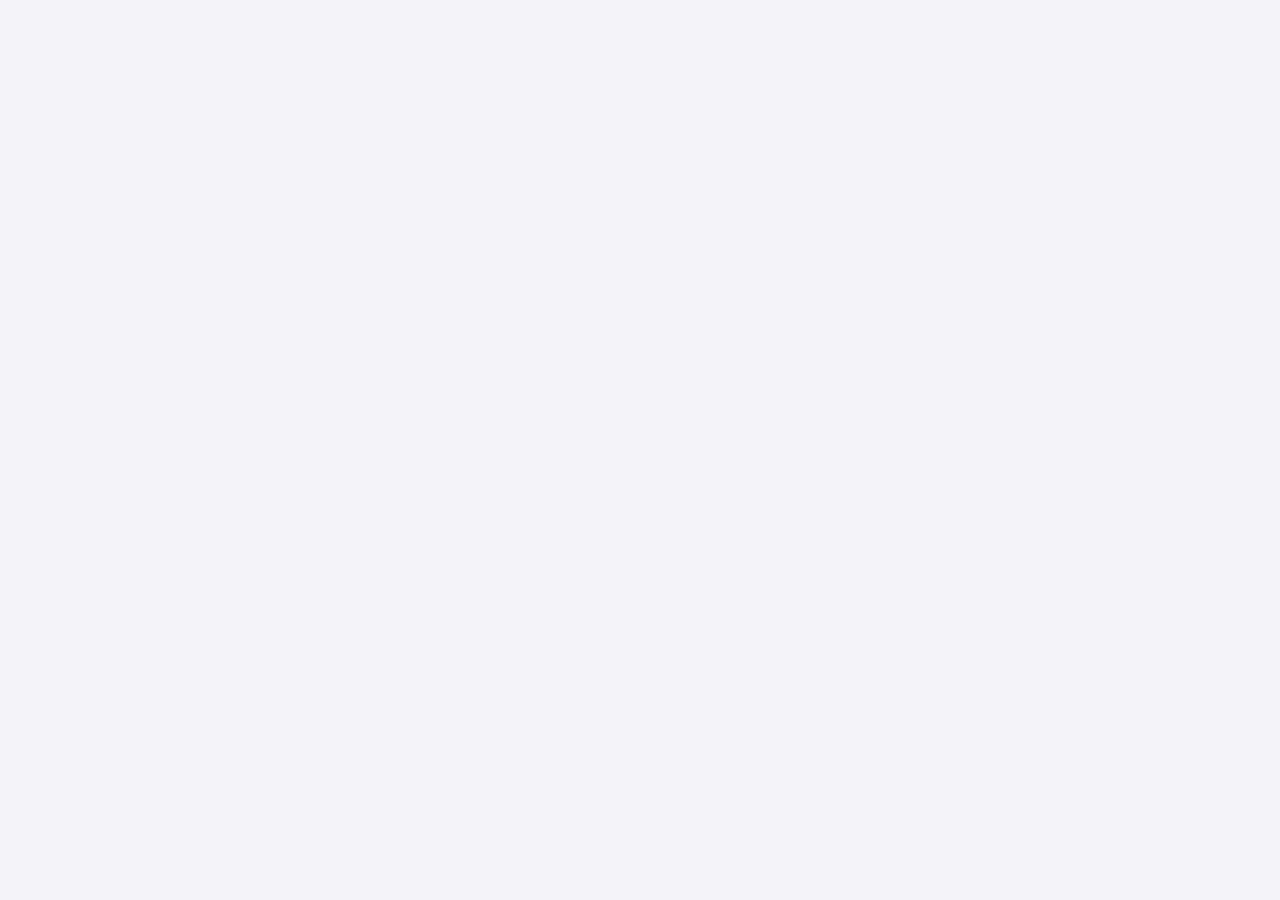
==== Admin/index.html @ e09b3514 "Add files via upload 2 things change" ====
<!doctype html>
<html lang="en" data-theme="light" data-accent="ube">
<head>
  <meta charset="UTF-8">
  <meta name="viewport" content="width=device-width, initial-scale=1, viewport-fit=cover">
  <title>Pickago Canteen Portal</title>
  <link rel="preconnect" href="https://fonts.googleapis.com">
  <link rel="preconnect" href="https://fonts.gstatic.com" crossorigin>
  <link href="https://fonts.googleapis.com/css2?family=Bricolage+Grotesque:wght@600;800&family=DM+Sans:wght@400;500;700&display=swap" rel="stylesheet">
  <link rel="icon" type="image/png" href="pickago_Logo.png">
  <link rel="apple-touch-icon" href="pickago_Logo.png">
  <link rel="stylesheet" href="styles.css">
</head>
<body>
  <div id="app"></div>
  <div id="toasts" class="toasts" aria-live="polite"></div>
  <div id="modal-root"></div>

  <!-- Load order matters: data -> helpers -> pages -> app -->
  <script src="lightrays.js"></script>
  <script src="store.js"></script>
  <script src="ui.js"></script>
  <script src="pages.js"></script>
  <script src="app.js"></script>
</body>
</html>
---- Admin/styles.css ----
/* TOKENS   */
:root {
  --bg: #f4f3f9;
  --surface: #ffffff;
  --surface-2: #faf9fd;
  --ink: #1c1530;
  --mute: #675f7c;
  --line: #e2dfec;

  --brand: #4b2e83;          /* ube */
  --brand-ink: #ffffff;
  --accent: #ffd23f;         /* calamansi */
  --accent-ink: #2a2100;

  /* Stock colours: solid fills so they read from across the counter */
  --ok-bg: #d3f3de;   --ok-ink: #0a5b2b;
  --low-bg: #ffb703;  --low-ink: #2b1c00;
  --out-bg: #d92d20;  --out-ink: #ffffff;

  --pending-bg: #ffe9a8; --pending-ink: #5c4300;
  --ready-bg: #cdeafe;   --ready-ink: #0b4a75;
  --done-bg: #e6e3ef;    --done-ink: #4a435c;

  --radius: 14px;
  --font-body: "DM Sans", system-ui, -apple-system, "Segoe UI", sans-serif;
  --font-head: "Bricolage Grotesque", "DM Sans", system-ui, sans-serif;
  font-size: 16px;
}

[data-theme="dark"] {
  --bg: #120e1f;
  --surface: #1c1730;
  --surface-2: #231d3b;
  --ink: #f1eefb;
  --mute: #a69fc0;
  --line: #322a50;
  --ok-bg: #14572f;      --ok-ink: #bdf6d0;
  --pending-bg: #5c4300; --pending-ink: #ffe9a8;
  --ready-bg: #0b3b5e;   --ready-ink: #bfe4ff;
  --done-bg: #322a50;    --done-ink: #cfc8e6;
}

[data-accent="teal"]   { --brand: #0f6b66; }
[data-accent="tomato"] { --brand: #b8341f; }
[data-accent="forest"] { --brand: #1f6b3a; }
[data-size="large"]    { font-size: 18px; }

/* BASE  */
*, *::before, *::after { box-sizing: border-box; }
body {
  margin: 0;
  font-family: var(--font-body);
  background: var(--bg);
  color: var(--ink);
  line-height: 1.45;
  -webkit-tap-highlight-color: transparent;
}
h1, h2, h3 { font-family: var(--font-head); letter-spacing: -0.02em; margin: 0; line-height: 1.15; }
h2 { font-size: 1.15rem; }
p { margin: 0; }
button, input, select, textarea { font: inherit; color: inherit; }
button { cursor: pointer; }
img { max-width: 100%; display: block; }
.mute { color: var(--mute); }
.hidden, [hidden] { display: none !important; }
:focus-visible { outline: 3px solid var(--accent); outline-offset: 2px; }
.sr { position: absolute; width: 1px; height: 1px; overflow: hidden; clip: rect(0 0 0 0); }
svg.i { width: 1.15em; height: 1.15em; fill: none; stroke: currentColor; stroke-width: 2; stroke-linecap: round; stroke-linejoin: round; flex: none; }

/* SHELL */
.shell { display: grid; grid-template-columns: 232px 1fr; min-height: 100vh; }

.rail {
  background: var(--brand);
  color: #fff;
  padding: 1.25rem 1rem;
  position: sticky; top: 0; height: 100vh;
  display: flex; flex-direction: column; gap: 1.75rem;
}
.brand { display: flex; align-items: center; gap: .65rem; font-family: var(--font-head); font-weight: 800; font-size: 1.35rem; padding: 0 .4rem; }
.mark {
  width: 38px; height: 38px; border-radius: 50% 50% 50% 12px;
  background: var(--accent); color: var(--accent-ink);
  display: grid; place-items: center; font-weight: 800; font-size: 1.2rem;
}
.logo { width: 42px; height: 42px; border-radius: 50%; object-fit: cover; flex: none; display: block; }
.logo-lg { width: 150px; height: 150px; position: relative; z-index: 1; box-shadow: 0 6px 24px rgba(0,0,0,.25); }
.rail nav { display: grid; gap: .25rem; }
.nav-btn {
  display: flex; align-items: center; gap: .7rem;
  border: 0; background: transparent; color: rgba(255,255,255,.82);
  padding: .75rem .85rem; border-radius: 12px; font-weight: 600; text-align: left;
}
.nav-btn:hover { background: rgba(255,255,255,.12); color: #fff; }
.nav-btn[aria-current="page"] { background: var(--accent); color: var(--accent-ink); }
.rail-foot { margin-top: auto; font-size: .8rem; color: rgba(255,255,255,.65); padding: 0 .4rem; }

.main { min-width: 0; }
.top {
  display: flex; justify-content: space-between; align-items: center; gap: 1rem;
  padding: 1.1rem 2rem; background: var(--surface); border-bottom: 1px solid var(--line);
  position: sticky; top: 0; z-index: 5;
}
.top h1 { font-size: 1.5rem; }
.me { display: flex; align-items: center; gap: .6rem; border: 0; background: transparent; font-weight: 600; padding: .2rem; border-radius: 999px; }
.avatar {
  width: 38px; height: 38px; border-radius: 50%; background: var(--accent); color: var(--accent-ink);
  display: grid; place-items: center; font-weight: 800; overflow: hidden; flex: none;
}
.avatar img { width: 100%; height: 100%; object-fit: cover; }
.avatar.xl { width: 84px; height: 84px; font-size: 2rem; }

.content { padding: 1.75rem 2rem 3rem; max-width: 1320px; }
.tabbar { display: none; }

/* COMPONENTS */
.btn {
  display: inline-flex; align-items: center; justify-content: center; gap: .45rem;
  min-height: 42px; padding: .55rem 1rem; border-radius: 12px;
  border: 1.5px solid var(--line); background: var(--surface); font-weight: 700;
}
.btn:hover { border-color: var(--brand); }
.btn-primary { background: var(--brand); border-color: var(--brand); color: var(--brand-ink); }
.btn-primary:hover { filter: brightness(1.12); }
.btn-danger { color: var(--out-bg); border-color: color-mix(in srgb, var(--out-bg) 35%, var(--line)); }
.btn-danger-solid { background: var(--out-bg); border-color: var(--out-bg); color: #fff; }
.btn-icon { width: 42px; padding: 0; }
.btn-sm { min-height: 36px; padding: .3rem .7rem; font-size: .88rem; }
.btn-block { width: 100%; }

.field { display: grid; gap: .35rem; margin-bottom: 1rem; }
.field > span { font-weight: 700; font-size: .85rem; }
.field small { color: var(--mute); }
.input, .field input, .field select, .field textarea, .search input, .select {
  width: 100%; min-height: 44px; padding: .6rem .8rem;
  border: 1.5px solid var(--line); border-radius: 12px; background: var(--surface); font-size: 1rem;
}
.field input:focus, .field select:focus, .field textarea:focus, .search input:focus { border-color: var(--brand); outline: none; box-shadow: 0 0 0 3px color-mix(in srgb, var(--brand) 25%, transparent); }
.field input[readonly] { background: var(--surface-2); color: var(--mute); }
.row { display: grid; grid-template-columns: 1fr 1fr; gap: 0 .9rem; }
.error-text { color: var(--out-bg); font-size: .88rem; min-height: 1.3rem; font-weight: 600; }

.panel { background: var(--surface); border: 1px solid var(--line); border-radius: var(--radius); padding: 1.25rem; }
.panel-head { display: flex; justify-content: space-between; align-items: center; gap: 1rem; margin-bottom: 1rem; flex-wrap: wrap; }

.chip { display: inline-block; padding: .28rem .65rem; border-radius: 999px; font-size: .78rem; font-weight: 800; white-space: nowrap; }
.chip-pending { background: var(--pending-bg); color: var(--pending-ink); }
.chip-ready { background: var(--ready-bg); color: var(--ready-ink); }
.chip-done { background: var(--done-bg); color: var(--done-ink); }

/* Stock badges: solid and high-contrast */
.stock { display: inline-block; padding: .3rem .7rem; border-radius: 8px; font-size: .82rem; font-weight: 800; white-space: nowrap; }
.stock-ok  { background: var(--ok-bg);  color: var(--ok-ink); }
.stock-low { background: var(--low-bg); color: var(--low-ink); }
.stock-out { background: var(--out-bg); color: var(--out-ink); }

.segmented { display: inline-flex; background: var(--surface); border: 1.5px solid var(--line); border-radius: 12px; padding: 3px; gap: 2px; flex-wrap: wrap; }
.segmented button { border: 0; background: transparent; padding: .45rem .9rem; border-radius: 9px; font-weight: 700; color: var(--mute); min-height: 38px; }
.segmented button[aria-pressed="true"] { background: var(--brand); color: var(--brand-ink); }

.empty { text-align: center; padding: 2.5rem 1rem; color: var(--mute); border: 2px dashed var(--line); border-radius: var(--radius); }
.empty strong { display: block; color: var(--ink); font-size: 1.05rem; margin-bottom: .3rem; }

.toasts { position: fixed; left: 50%; bottom: 1.25rem; transform: translateX(-50%); z-index: 30; display: grid; gap: .5rem; width: min(92vw, 380px); }
.toast { background: var(--ink); color: var(--bg); padding: .8rem 1rem; border-radius: 12px; font-weight: 600; box-shadow: 0 10px 30px #0004; animation: pop .2s ease-out; }
.toast.error { background: var(--out-bg); color: #fff; }
@keyframes pop { from { transform: translateY(8px); opacity: 0; } }

/* PAGES  */
.stats { display: grid; grid-template-columns: repeat(4, 1fr); gap: 1rem; margin-bottom: 1.5rem; }
.stat { background: var(--surface); border: 1px solid var(--line); border-radius: var(--radius); padding: 1rem 1.1rem; }
.stat small { color: var(--mute); font-weight: 600; }
.stat strong { display: block; font-family: var(--font-head); font-size: 1.7rem; margin: .2rem 0; }
.stat.warn { border-color: var(--low-bg); box-shadow: inset 4px 0 0 var(--low-bg); }

.split { display: grid; grid-template-columns: 1.6fr 1fr; gap: 1.25rem; align-items: start; }
.section-title { display: flex; justify-content: space-between; align-items: center; gap: 1rem; margin-bottom: .9rem; flex-wrap: wrap; }

/* Orders */
.orders { display: grid; gap: .9rem; grid-template-columns: repeat(auto-fill, minmax(280px, 1fr)); }
.order { background: var(--surface); border: 1px solid var(--line); border-radius: var(--radius); padding: 1rem; display: grid; gap: .6rem; }
.order-top { display: flex; justify-content: space-between; align-items: center; gap: .5rem; }
.order-student { font-weight: 700; font-size: 1.05rem; }
.order ul { margin: 0; padding-left: 1.1rem; }
.note { background: color-mix(in srgb, var(--accent) 35%, var(--surface)); border-radius: 10px; padding: .5rem .7rem; font-size: .9rem; }
.order-foot { display: flex; justify-content: space-between; align-items: center; gap: .5rem; margin-top: .2rem; }

/* Restock list */
.restock { display: grid; gap: .7rem; }
.restock-item { display: flex; align-items: center; gap: .7rem; }
.restock-item .grow { flex: 1; min-width: 0; }
.restock-item strong { display: block; overflow: hidden; text-overflow: ellipsis; white-space: nowrap; }

/* Menu */
.toolbar { display: flex; gap: .75rem; margin-bottom: 1.25rem; flex-wrap: wrap; align-items: center; }
.search { position: relative; flex: 1; min-width: 200px; }
.search svg { position: absolute; left: .8rem; top: 50%; transform: translateY(-50%); color: var(--mute); }
.search input { padding-left: 2.5rem; }
.toolbar .select { width: auto; min-width: 150px; }

.food-grid { display: grid; gap: 1rem; grid-template-columns: repeat(auto-fill, minmax(230px, 1fr)); }
.food { background: var(--surface); border: 1px solid var(--line); border-radius: var(--radius); overflow: hidden; display: flex; flex-direction: column; border-top: 5px solid var(--ok-bg); }
.food.low { border-top-color: var(--low-bg); }
.food.out { border-top-color: var(--out-bg); }
.food-media { aspect-ratio: 4 / 3; background: color-mix(in srgb, var(--accent) 30%, var(--surface)); display: grid; place-items: center; font-size: 3.5rem; position: relative; }
.food-media img { width: 100%; height: 100%; object-fit: cover; }
.food.out .food-media img, .food.out .food-media span { opacity: .45; }
.food-media .stock { position: absolute; left: .6rem; bottom: .6rem; box-shadow: 0 2px 8px #0003; }
.food-body { padding: .9rem; display: grid; gap: .6rem; flex: 1; align-content: start; }
.food-body h3 { font-size: 1.05rem; }
.food-meta { display: flex; justify-content: space-between; align-items: baseline; gap: .5rem; }
.food-cat { color: var(--mute); font-size: .88rem; }
.food-price { font-weight: 800; }
.stepper { display: flex; gap: .35rem; align-items: center; }
.stepper input { width: 100%; min-width: 0; text-align: center; font-weight: 800; min-height: 38px; border: 1.5px solid var(--line); border-radius: 10px; background: var(--surface); }
.stepper .btn { min-height: 38px; width: 38px; padding: 0; font-size: 1.2rem; flex: none; }
.food-actions { display: flex; gap: .4rem; }
.food-actions .btn { flex: 1; }

.cat-list { display: grid; gap: .6rem; }
.cat-row { display: flex; align-items: center; gap: .75rem; padding: .8rem 1rem; background: var(--surface); border: 1px solid var(--line); border-radius: var(--radius); }
.cat-row .grow { flex: 1; }

/* Sales */
.date-bar { display: flex; gap: .5rem; align-items: center; margin-bottom: 1.25rem; flex-wrap: wrap; }
.date-bar input { min-height: 42px; padding: .4rem .7rem; border: 1.5px solid var(--line); border-radius: 12px; background: var(--surface); font-weight: 700; }
.chart { height: 220px; display: flex; align-items: flex-end; gap: .5rem; padding-top: 1rem; border-bottom: 2px solid var(--line); }
.chart-col { flex: 1; display: flex; flex-direction: column; justify-content: flex-end; align-items: center; height: 100%; gap: .3rem; min-width: 0; }
.chart-col i { width: 100%; max-width: 44px; background: var(--brand); border-radius: 8px 8px 0 0; min-height: 3px; }
.chart-col .today { background: var(--accent); }
.chart-col small, .chart-col span { font-size: .72rem; color: var(--mute); white-space: nowrap; }
.chart-days { display: flex; gap: .5rem; margin-top: .4rem; }
.chart-days small { flex: 1; text-align: center; font-size: .72rem; color: var(--mute); }
.rank { display: grid; gap: .7rem; padding: 0; margin: 0; list-style: none; }
.rank li { display: flex; justify-content: space-between; gap: 1rem; }

/* Profile */
.profile-grid { display: grid; grid-template-columns: 220px 1fr; gap: 1.25rem; align-items: start; }
.side-tabs { display: grid; gap: .3rem; }
.side-tabs button { display: flex; align-items: center; gap: .6rem; border: 0; background: transparent; padding: .75rem .9rem; border-radius: 12px; font-weight: 700; color: var(--mute); text-align: left; }
.side-tabs button[aria-selected="true"] { background: var(--surface); color: var(--brand); box-shadow: inset 0 0 0 1.5px var(--line); }
[data-theme="dark"] .side-tabs button[aria-selected="true"] { color: var(--accent); }
.profile-head { display: flex; align-items: center; gap: 1rem; margin-bottom: 1.25rem; flex-wrap: wrap; }
.strength { height: 8px; background: var(--line); border-radius: 99px; overflow: hidden; }
.strength i { display: block; height: 100%; width: 0; transition: width .2s; background: var(--out-bg); }
.options { display: flex; gap: .6rem; flex-wrap: wrap; margin-bottom: 1.4rem; }
.option { border: 2px solid var(--line); background: var(--surface); border-radius: 12px; padding: .6rem 1rem; font-weight: 700; display: flex; align-items: center; gap: .5rem; min-height: 44px; }
.option[aria-pressed="true"] { border-color: var(--brand); box-shadow: 0 0 0 3px color-mix(in srgb, var(--brand) 22%, transparent); }
.swatch { width: 18px; height: 18px; border-radius: 50%; display: inline-block; }
.form-box { max-width: 560px; }
hr { border: 0; border-top: 1px solid var(--line); margin: 1.4rem 0; }

/* Login */
.login { min-height: 100vh; display: grid; grid-template-columns: 1.1fr 1fr; }
.login-art { background: var(--brand); color: #fff; padding: 3rem; display: flex; flex-direction: column; justify-content: space-between; position: relative; overflow: hidden; }
.login-art::after { content: ""; position: absolute; width: 380px; height: 380px; border-radius: 50%; background: var(--accent); right: -120px; bottom: -120px; }
.login-art h2 { font-size: clamp(2rem, 4vw, 3rem); max-width: 14ch; position: relative; z-index: 1; }
.login-form { display: grid; place-items: center; padding: 2rem; }
.login-form form { width: min(100%, 380px); }
.login-form h1 { font-size: 2rem; margin-bottom: .4rem; }
.pw-wrap { position: relative; }
.pw-wrap button { position: absolute; right: .4rem; top: 50%; transform: translateY(-50%); border: 0; background: transparent; font-weight: 700; color: var(--brand); padding: .4rem .6rem; }
[data-theme="dark"] .pw-wrap button { color: var(--accent); }

/* 6. MODAL (bottom sheet on phones) ------------------------ */
.scrim { position: fixed; inset: 0; background: #0b061a99; display: grid; place-items: center; padding: 1rem; z-index: 20; overflow-y: auto; }
.sheet { background: var(--surface); border-radius: 20px; padding: 1.4rem; width: min(100%, 480px); max-height: calc(100vh - 2rem); overflow-y: auto; animation: pop .2s ease-out; }
.sheet h2 { margin-bottom: .4rem; font-size: 1.3rem; }
.sheet-actions { display: flex; gap: .6rem; margin-top: 1.2rem; }
.sheet-actions .btn { flex: 1; }
.photo-box { display: flex; gap: .9rem; align-items: center; margin-bottom: 1rem; }
.photo-prev { width: 84px; height: 84px; border-radius: 14px; background: color-mix(in srgb, var(--accent) 30%, var(--surface)); display: grid; place-items: center; font-size: 2.2rem; overflow: hidden; flex: none; }
.photo-prev img { width: 100%; height: 100%; object-fit: cover; }
.photo-box .btns { display: grid; gap: .4rem; }

/*  MOBILE  */
@media (max-width: 1000px) {
  .stats { grid-template-columns: repeat(2, 1fr); }
  .split { grid-template-columns: 1fr; }
}
@media (max-width: 820px) {
  .shell { display: block; }
  .rail { display: none; }
  .top { padding: .8rem 1rem; }
  .top h1 { font-size: 1.25rem; }
  .me span { display: none; }
  .content { padding: 1rem 1rem 6.5rem; }
  .tabbar {
    display: grid; grid-template-columns: repeat(5, 1fr);
    position: fixed; left: 0; right: 0; bottom: 0; z-index: 10;
    background: var(--surface); border-top: 1px solid var(--line);
    padding: .35rem .3rem calc(.35rem + env(safe-area-inset-bottom, 0px));
  }
  .tabbar .nav-btn { flex-direction: column; gap: .15rem; font-size: .7rem; padding: .45rem .2rem; justify-content: center; text-align: center; color: var(--mute); }
  .tabbar .nav-btn:hover { background: transparent; color: var(--ink); }
  .tabbar .nav-btn[aria-current="page"] { background: transparent; color: var(--brand); box-shadow: inset 0 3px 0 var(--accent); border-radius: 0 0 12px 12px; }
  [data-theme="dark"] .tabbar .nav-btn[aria-current="page"] { color: var(--accent); }
  .tabbar svg.i { width: 1.45rem; height: 1.45rem; }
  .toasts { bottom: 5.5rem; }

  .food-grid { grid-template-columns: repeat(2, 1fr); gap: .7rem; }
  .food-media { font-size: 2.6rem; }
  .food-body { padding: .7rem; }
  .orders { grid-template-columns: 1fr; }
  .profile-grid { grid-template-columns: 1fr; }
  .side-tabs { grid-auto-flow: column; grid-auto-columns: 1fr; }
  .side-tabs button { justify-content: center; padding: .65rem .4rem; }
  .login { grid-template-columns: 1fr; }
  .login-art { padding: 1.5rem; min-height: 170px; }
  .login-art h2 { font-size: 1.5rem; }
  .logo-lg { width: 84px; height: 84px; }
  .login-art::after { width: 200px; height: 200px; }
  .scrim { align-items: end; padding: 0; }
  .sheet { border-radius: 20px 20px 0 0; width: 100%; max-height: 92vh; padding-bottom: calc(1.4rem + env(safe-area-inset-bottom, 0px)); }
}
@media (max-width: 460px) {
  .stats { gap: .6rem; }
  .stat { padding: .8rem; }
  .stat strong { font-size: 1.35rem; }
  .row { grid-template-columns: 1fr; }
  .chart-col span { display: none; }
}
@media (prefers-reduced-motion: reduce) { * { animation: none !important; transition: none !important; } }

/* LightRays (login background) */
.light-rays {
  position: absolute;
  inset: 0;
  overflow: hidden;
  pointer-events: none;
  z-index: 0;
}
.light-rays__canvas {
  position: absolute;
  inset: 0;
  display: block;
  width: 100%;
  height: 100%;
}
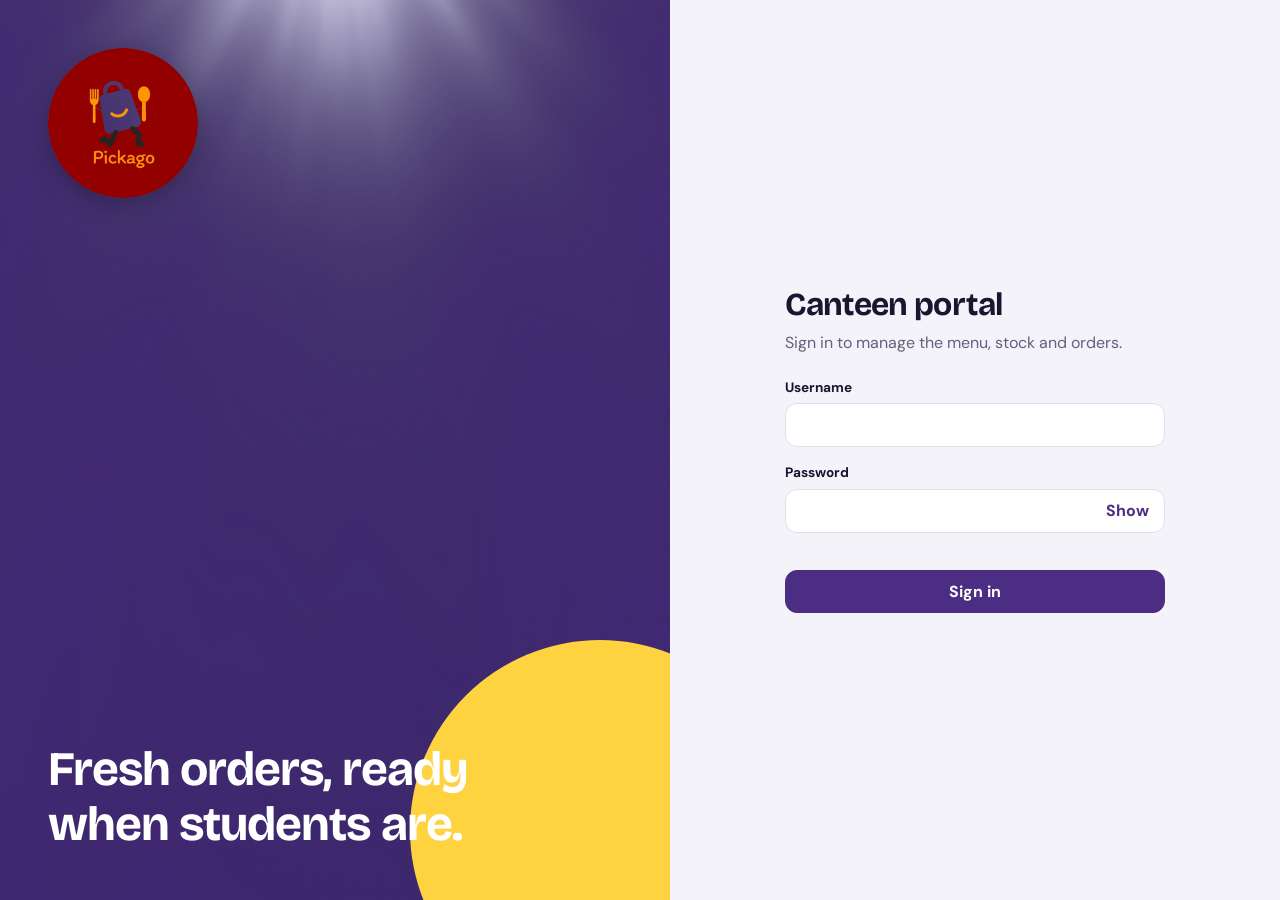
==== commit a0d2d118: "Add files via upload" ====
--- a/Admin/index.html
+++ b/Admin/index.html
@@ -18,6 +18,7 @@
 
   <!-- Load order matters: data -> helpers -> pages -> app -->
   <script src="lightrays.js"></script>
+    <script src="images.js"></script>
   <script src="store.js"></script>
   <script src="ui.js"></script>
   <script src="pages.js"></script>
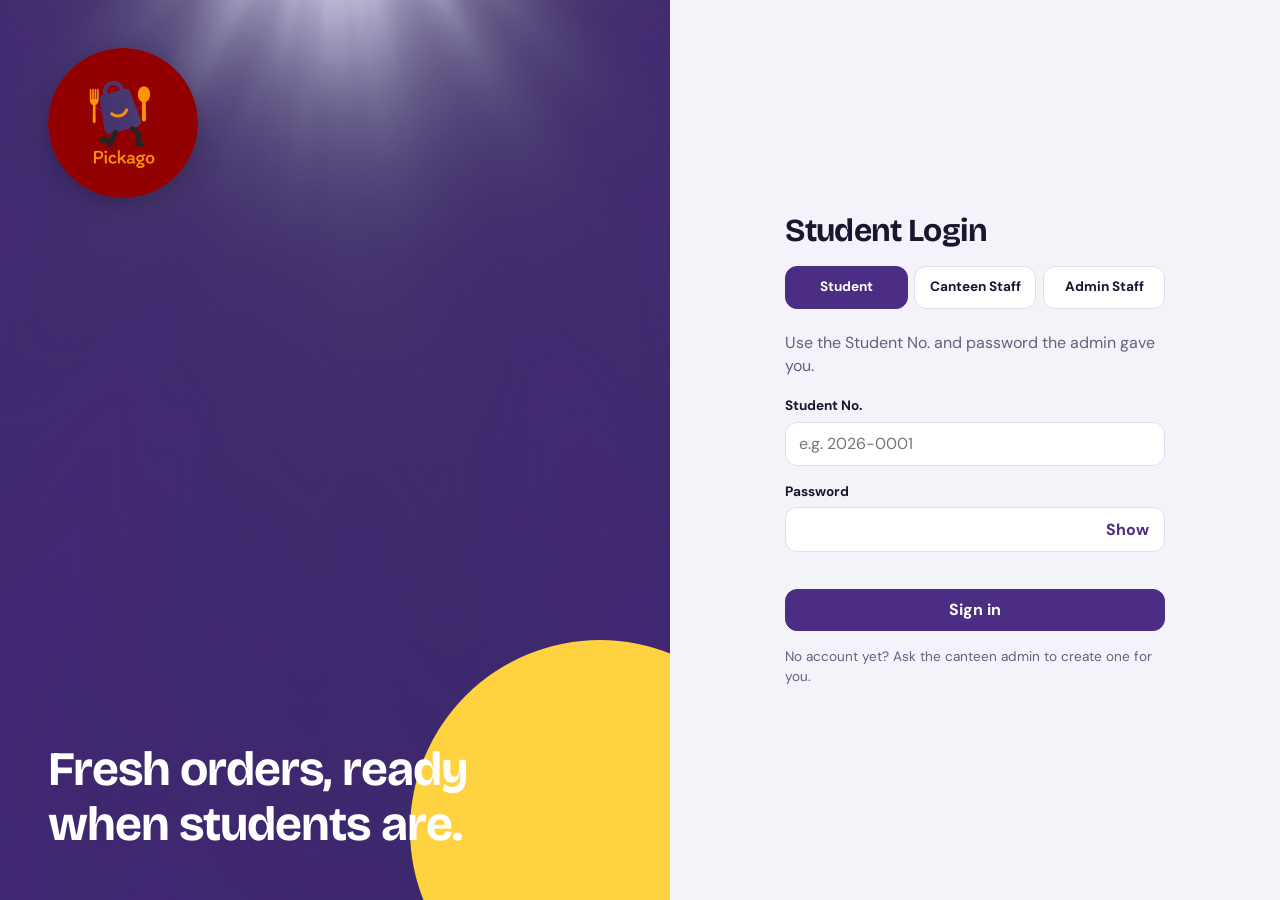
==== commit b3e88319: "Add files via upload" ====
--- a/Admin/index.html
+++ b/Admin/index.html
@@ -3,25 +3,19 @@
 <head>
   <meta charset="UTF-8">
   <meta name="viewport" content="width=device-width, initial-scale=1, viewport-fit=cover">
-  <title>Pickago Canteen Portal</title>
+  <title>Pickago Admin</title>
   <link rel="preconnect" href="https://fonts.googleapis.com">
   <link rel="preconnect" href="https://fonts.gstatic.com" crossorigin>
   <link href="https://fonts.googleapis.com/css2?family=Bricolage+Grotesque:wght@600;800&family=DM+Sans:wght@400;500;700&display=swap" rel="stylesheet">
   <link rel="icon" type="image/png" href="pickago_Logo.png">
-  <link rel="apple-touch-icon" href="pickago_Logo.png">
   <link rel="stylesheet" href="styles.css">
 </head>
 <body>
   <div id="app"></div>
   <div id="toasts" class="toasts" aria-live="polite"></div>
   <div id="modal-root"></div>
-
-  <!-- Load order matters: data -> helpers -> pages -> app -->
-  <script src="lightrays.js"></script>
-    <script src="images.js"></script>
-  <script src="store.js"></script>
+  <script src="auth.js" data-login="../index.html"></script>
   <script src="ui.js"></script>
-  <script src="pages.js"></script>
-  <script src="app.js"></script>
+  <script src="admin.js"></script>
 </body>
 </html>
--- a/Admin/styles.css
+++ b/Admin/styles.css
@@ -338,3 +338,25 @@
   width: 100%;
   height: 100%;
 }
+
+/* ---- role picker on the login page ---- */
+.role-tabs { display: grid; grid-template-columns: repeat(3, 1fr); gap: .4rem; margin: 1rem 0 1.4rem; }
+.role-tabs button { padding: .65rem .3rem; border: 1px solid var(--line); background: var(--surface); color: inherit; border-radius: 12px; font: inherit; font-weight: 700; font-size: .85rem; cursor: pointer; }
+.role-tabs button[aria-selected="true"] { background: var(--brand); border-color: var(--brand); color: #fff; }
+
+/* ---- admin portal ---- */
+.switch-row { display: flex; justify-content: space-between; align-items: center; gap: 1rem; padding: .85rem 0; border-bottom: 1px solid var(--line); cursor: pointer; }
+.switch-row small { display: block; color: var(--mute); font-weight: 500; }
+.sw { appearance: none; -webkit-appearance: none; width: 46px; height: 26px; border-radius: 999px; background: #c4bdd1; position: relative; cursor: pointer; flex: none; transition: .2s; }
+.sw::after { content: ""; position: absolute; top: 3px; left: 3px; width: 20px; height: 20px; border-radius: 50%; background: #fff; transition: .2s; }
+.sw:checked { background: var(--brand); } .sw:checked::after { left: 23px; }
+.tbl-wrap { overflow-x: auto; } .tbl { width: 100%; border-collapse: collapse; font-size: .92rem; }
+.tbl th, .tbl td { text-align: left; padding: .6rem .5rem; border-bottom: 1px solid var(--line); white-space: nowrap; }
+.tbl th { color: var(--mute); font-size: .78rem; text-transform: uppercase; letter-spacing: .04em; }
+.tbl .acts { display: flex; gap: .4rem; } .tbl code { font-weight: 800; }
+.warn-box { border-color: var(--low-bg); box-shadow: inset 4px 0 0 var(--low-bg); margin-bottom: 1.2rem; }
+.subtabs { display: flex; gap: .5rem; margin-bottom: 1rem; }
+.subtabs button { padding: .55rem 1rem; border-radius: 999px; border: 1px solid var(--line); background: var(--surface); color: inherit; font: inherit; font-weight: 700; cursor: pointer; }
+.subtabs button[aria-selected="true"] { background: var(--brand); color: #fff; border-color: var(--brand); }
+.panel + .panel { margin-top: 1.2rem; }
+textarea.names { width: 100%; min-height: 110px; font: inherit; padding: .7rem; border: 1px solid var(--line); border-radius: 12px; background: var(--surface); color: inherit; }
